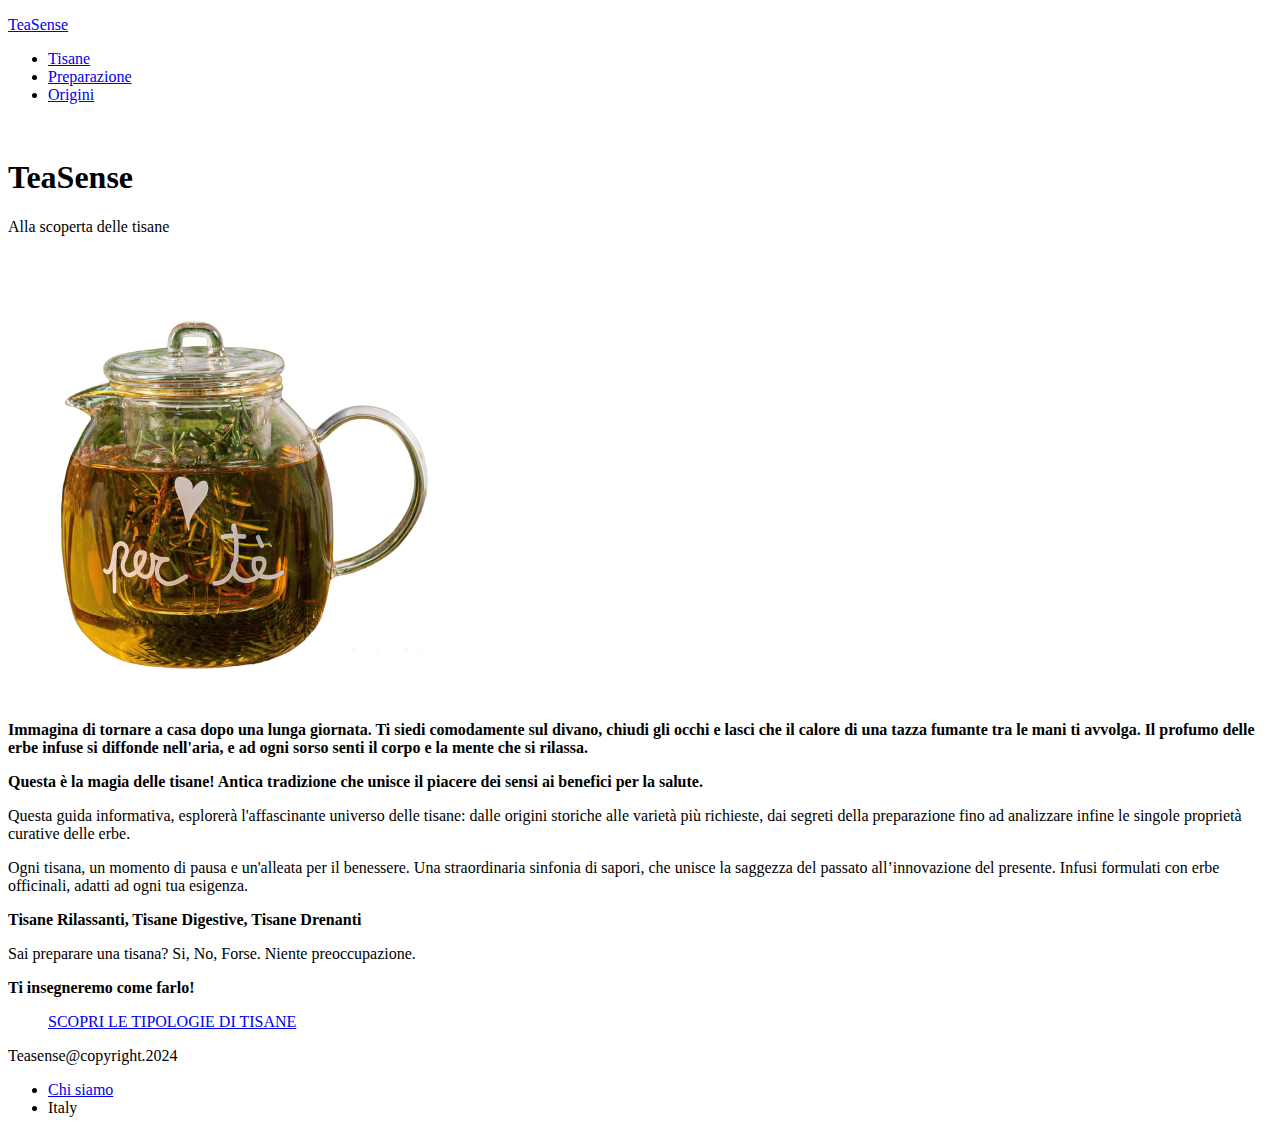
==== index.html @ ba70587f "Initial commit" ====
<!DOCTYPE html>
<html lang="en">
<head>
    <meta charset="UTF-8">
    <meta name="viewport" content="width=device-width, initial-scale=1.0">
    <title>Teasense</title>
    <link rel="stylesheet" href="Css/style.css">
    <link rel="preconnect" href="https://fonts.googleapis.com">
    <link rel="preconnect" href="https://fonts.gstatic.com" crossorigin>
    <link href="https://fonts.googleapis.com/css2?family=Inter:wght@100..900&display=swap" rel="stylesheet">
</head>
<body>
    <header>
        <p><a href="index.html">TeaSense</a></p>
        <nav>
            <ul>
                <li><a href="tipologieditisane.html">Tisane</a></li>
                <li><a href="preparazione.html">Preparazione</a></li>
                <li><a href="origini.html">Origini</a></li> 
            </ul>
        </nav>
    </header>
    <main>
        <section class="hero">
            <img src="Immagini/Immagine 1.jpg" alt="">
            <div class="green-square">
                <div>
                    <h1>TeaSense</h1>
                    <p>Alla scoperta delle tisane</p>
                </div>
            </div>
        </section>
        <section class="content">  
            <div class="text">
                <img src="immagini/Immagine 2.png" alt="">
                <div>
                    <p><strong>Immagina di tornare a casa dopo una lunga giornata.
                        Ti siedi comodamente sul divano, chiudi gli occhi e lasci che il calore di una tazza fumante tra le mani ti avvolga.
                        Il profumo delle erbe infuse si diffonde nell'aria, e ad ogni sorso senti il corpo e la mente che si rilassa. </strong></p>
                    <p><strong>Questa è la magia delle tisane! Antica tradizione che unisce il piacere dei sensi ai benefici per la salute. </strong></p>
                    <p>Questa guida informativa, esplorerà l'affascinante universo delle tisane: dalle origini storiche alle varietà più richieste, dai segreti della preparazione fino ad analizzare infine le singole proprietà curative delle erbe.</p>
                    <p>Ogni tisana, un momento di pausa e un'alleata per il benessere. Una straordinaria sinfonia di sapori, che unisce la saggezza del passato all’innovazione del presente. Infusi formulati con erbe officinali, adatti ad ogni tua esigenza.</p>
                    <p><strong>Tisane Rilassanti, Tisane Digestive, Tisane Drenanti</strong></p>
                    <p>Sai preparare una tisana? Si, No, Forse. Niente preoccupazione. </p>
                    <p><strong>Ti insegneremo come farlo!</strong></p>
                </div>
            </div>
            <div class="button-container">
                <ul>
                    <a href="tipologieditisane.html" class="button-link">SCOPRI LE TIPOLOGIE DI TISANE</a>
                </ul>
            </div>
            </section>
        </section>
    </main>
    <footer>
        <p>Teasense@copyright.2024</p>
        <nav>
            <ul>
                <li><a href="chisiamo.html">Chi siamo</a></li>
                <li>Italy</li>
            </ul>
        </nav>
    </footer>
</body>
</html>
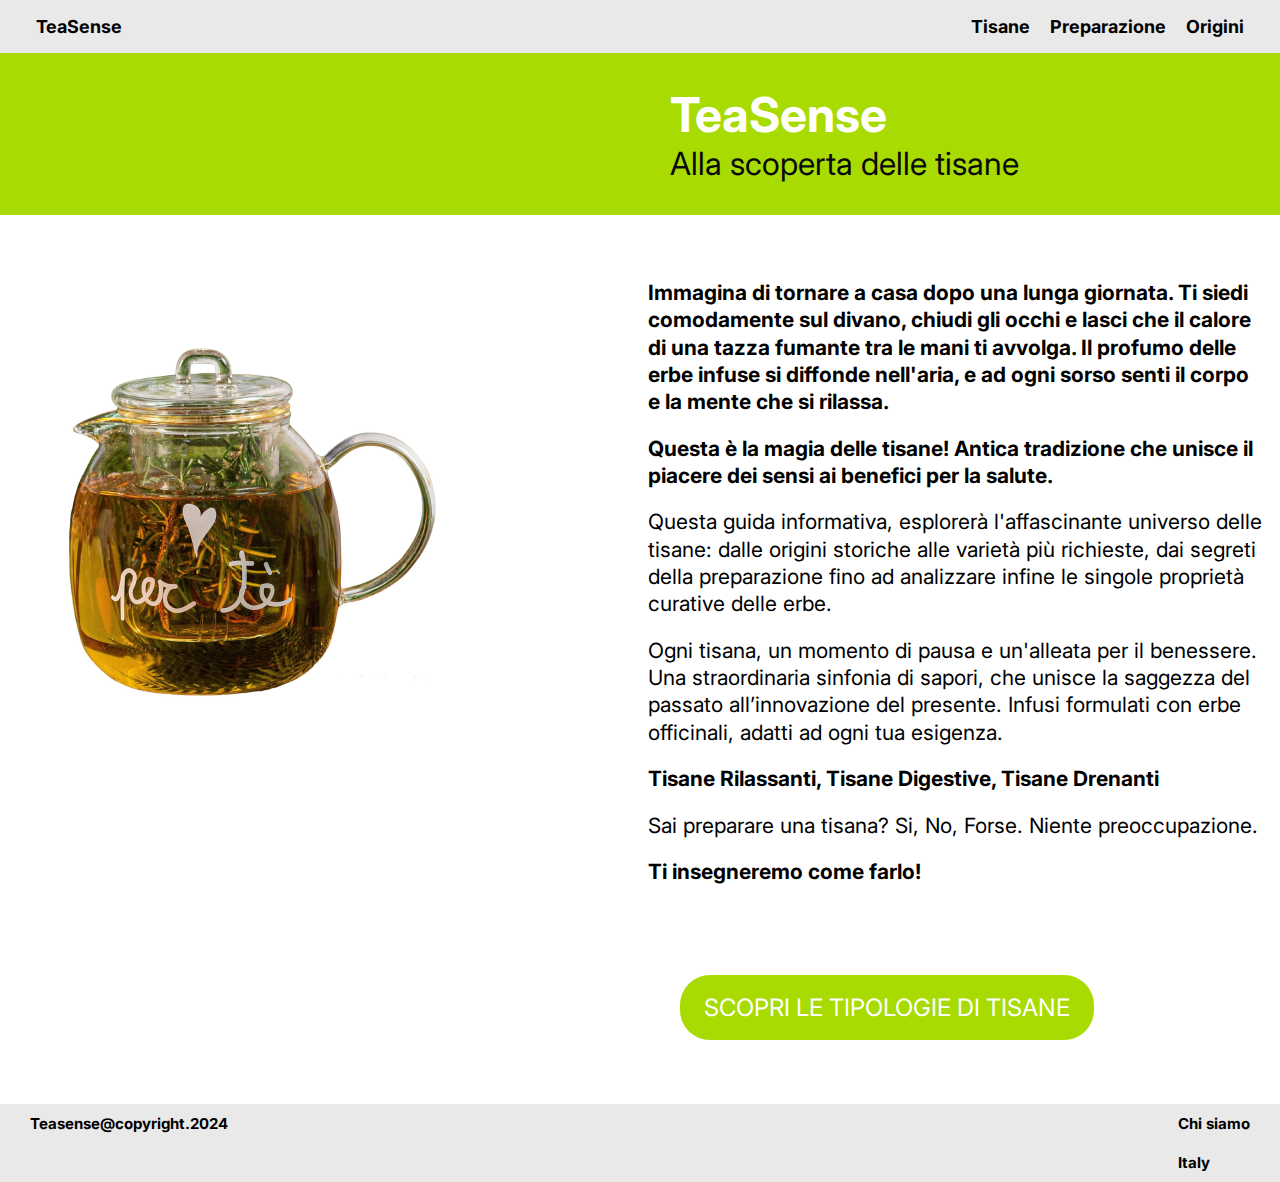
==== commit 4f1e0c29: "css" ====
--- a/index.html
+++ b/index.html
@@ -4,7 +4,7 @@
     <meta charset="UTF-8">
     <meta name="viewport" content="width=device-width, initial-scale=1.0">
     <title>Teasense</title>
-    <link rel="stylesheet" href="Css/style.css">
+    <link rel="stylesheet" href="css/style.css">
     <link rel="preconnect" href="https://fonts.googleapis.com">
     <link rel="preconnect" href="https://fonts.gstatic.com" crossorigin>
     <link href="https://fonts.googleapis.com/css2?family=Inter:wght@100..900&display=swap" rel="stylesheet">
--- a/css/style.css
+++ b/css/style.css
@@ -0,0 +1,464 @@
+body {
+    margin: 0;
+    background-color: #ffffff;
+    font-family: 'Inter', sans-serif;
+    font-style: normal;
+}
+
+h1, h2, h3, h4, h5, h6, p, ul, ol {
+    margin: 0;
+    padding: 0;
+}
+
+img {
+    max-width: 100%;
+    display: block;
+}
+
+header {
+    background-color: #E9E9E9;
+    display: flex;
+    padding: 16px;
+    justify-content: space-between;
+    font-size: 18px;
+}
+
+header p {
+    font-weight: bold;
+    padding-left: 20px;
+}
+
+header p {
+    text-decoration: none;
+    color: #000000; 
+}
+
+header p:hover {
+    text-decoration: underline;
+    color: #708628;
+}
+
+header nav p {
+    color: #000000;
+}
+
+header nav p:hover {
+    color: #708628;
+}
+
+header nav ul {
+    padding-right: 20px;
+    list-style: none;
+    font-weight: bold;
+    display: flex;
+    gap: 20px;
+}
+
+header a {
+    text-decoration: none;
+    color: #000000; 
+}
+
+header a:hover {
+    text-decoration: underline;
+    color: #708628;
+}
+
+header nav a {
+    color: #000000;
+}
+
+header nav a:hover {
+    color: #708628;
+}
+
+.hero {
+    background-color: #A7DB02;
+    display: grid;
+    grid-template-columns: 1fr 1fr;
+}
+
+.hero h1 {
+    font-size: 48px;
+    color: #ffffff;
+}
+
+.hero p {
+    font-size: 32px;
+    font-weight: normal;
+    color: #0a0a0a;
+}
+
+.green-square {
+    padding: 32px 30px;
+}
+
+.green-square {
+    display: flex;
+    align-items: center;
+}
+
+.content {
+    max-width: 1200px;
+    margin: 64px auto;
+    padding: 0 16px;
+}
+
+.content p {
+    line-height: 1.4;
+}
+
+.text {
+    display: grid;
+    grid-template-columns: 1fr 1fr;
+    gap: 16px;
+}
+
+.text p {
+    font-size: 21px;
+    font-weight: normal;
+    margin-bottom: 1.2rem;
+    line-height: 1.3;
+    
+}
+
+.text div {
+    grid-column-start: 2;
+}
+
+.text h4 {
+    margin-top: 4rem;
+    margin-bottom: 4rem;
+    font-size: 30px;
+    margin-bottom: 1.2rem;
+    line-height: 1.3;
+}
+
+.button-container {
+    display: flex;
+    justify-content: flex-end;
+}
+
+.button-link {
+    display: inline-block;
+    padding: 18px 24px; 
+    font-size: 24px; 
+    color: white;
+    background-color: #A7DB02;
+    text-decoration: none;
+    border-radius: 30px; 
+    margin-right: 170px; 
+    margin-top: 70px;
+}
+
+.button{
+    display: inline-block;
+    padding: 18px 24px; 
+    font-size: 24px; 
+    color: white;
+    background-color: #A7DB02;
+    text-decoration: none;
+    border-radius: 30px; 
+    margin-right: 2px; 
+    margin-top: 7px;
+
+}
+
+.button:hover{
+    background-color: #050505;
+}
+
+.button-link:hover {
+    background-color: #050505;
+}
+
+.tipologie {
+    margin-top: 25px;
+    display: flex;
+    justify-content: space-around; 
+    align-items: flex-start; 
+}
+
+.tipologia {
+    display: flex;
+    flex-direction: column; 
+    align-items: center; 
+    text-align: center;
+    
+    
+}
+
+.tipologia img {
+    width: 200px; 
+    height: auto; 
+    
+   
+    
+}
+
+.tipologia ul {
+    list-style: none; 
+    font-weight: bold;
+    padding: 15px; 
+    margin-top: 0px; 
+    color: #fff; border-radius: 50px;
+}
+
+.tipologia ul li a {
+    color: white; 
+    text-decoration: none; 
+}
+
+.fasi {
+    max-width: 1200px;
+    margin: 64px auto;
+    padding: 0 20px;
+}
+
+.fasi div {
+    display: grid;
+    grid-template-columns: 1fr 1fr;
+    margin: 64px 0;
+    gap: 16px;
+}
+
+.fasi h3 {
+    font-size: 24px;
+    margin-bottom: 1.2rem;
+    line-height: 1.3;
+    
+}
+
+.fasi p {
+    font-size: 21px;
+    
+}
+
+.epoche {
+    max-width: 1200px;
+    margin: 64px auto;
+    padding: 0 20px;
+}
+
+.epoche div {
+    display: grid;
+    grid-template-columns: 1fr 1fr;
+    margin: 64px 0;
+    gap: 16px;
+}
+
+.epoche h3 {
+    margin-bottom: 1.4rem;
+    font-size: 24px;
+    margin-bottom: 1.2rem;
+    line-height: 1.3;
+}
+
+.epoche p {
+    font-size: 21px;
+    
+}
+
+.avviso {
+    border-radius: 20px;
+    margin-bottom: 20px;
+}
+
+.avviso h5 {
+    margin-bottom: 1.4rem;
+    font-size: 32px;
+    color: #000000;
+}
+
+.avviso p {
+    font-size: 21px;
+}
+
+.team {
+    margin-top: 60px;
+    display: flex;
+    justify-content: space-around;
+    align-items: flex-start;
+    margin-bottom: 70px; 
+}
+
+.team1 {
+    display: flex;
+    flex-direction: column;
+    align-items: center;
+    text-align: center;
+    margin: 10px;
+}
+
+.team1 img {
+    width: 200px;
+    height: auto;
+}
+
+.team1 ul {
+    list-style: none;
+    font-weight: bold;
+    padding: 15px;
+    margin-top: 2px;
+    color: #000000;
+    border-radius: 50px;
+}
+
+.team1 ul li a {
+    color: white;
+    text-decoration: none;
+}
+
+.team1 ul li a:hover {
+    color: black;
+}
+
+footer {
+    background-color: #E9E9E9;
+    display: flex;
+    padding: 16px;
+    justify-content: space-between;
+    font-size: 15px;
+    font-weight: bold;
+}
+
+footer p {
+    font-weight: bold;
+    padding-left: 20px;
+    text-decoration: none;
+    color: #000000; 
+}
+
+footer nav p {
+    color: #000000;
+}
+
+footer nav p:hover {
+    color: #708628;
+}
+
+footer nav ul {
+    padding-right: 20px;
+    list-style: none;
+    display: flex;
+    gap: 16px;
+}
+
+footer a {
+    text-decoration: none;
+    color: #000000; 
+}
+
+footer a:hover {
+    text-decoration: underline;
+    color: #708628;
+}
+
+footer nav a {
+    color: #000000;
+}
+
+footer nav a:hover {
+    color: #708628;
+}
+
+@media screen and (max-width: 600px) {
+    header {
+        font-size: 14px;
+        align-items: center;
+    }
+
+    header p {
+        padding-left: 15px;
+    }
+
+    header nav {
+        align-items: flex-end;
+    }
+
+    header nav ul {
+        gap: 12px;
+    }
+
+    .text {
+        grid-template-columns: 1fr;
+        gap: 16px;
+    
+    }
+
+    .text div {
+        grid-column-start: 1;
+        
+    }
+
+    .text p{
+        font-size: 16px;
+        margin-bottom: 0.5rem;
+    }
+
+.fasi p{
+    font-size: 16px;
+    margin-bottom: 0.5rem;
+}
+
+.epoche p{
+    font-size: 16px;
+    margin-bottom: 0.5rem;
+}
+    .hero {
+        grid-template-columns: 1fr;
+    }
+
+    .hero h1 {
+        font-size: 30px;
+    }
+
+    .hero p {
+        font-size: 25px;
+    }
+
+    .tipologie {
+        flex-direction: column;
+        align-items: center;
+    }
+
+    .tipologia {
+        margin: 20px 0;
+    }
+
+    .button-container {
+        justify-content: center;
+        text-align: center;
+        border-radius: 30px; 
+    }
+
+    .button-link {
+        padding: 10px 30px;
+        font-size: 17px;
+        margin-right: 70px;
+    }
+
+    .fasi div,
+    .epoche div {
+        grid-template-columns: 1fr;
+        
+    }
+  
+  }
+    .content {
+        max-width: 100%;
+    }
+
+    footer {
+        padding: 10px;
+    }
+
+    footer nav {
+        flex-direction: column;
+        align-items: flex-end;
+    }
+
+    footer nav ul {
+        flex-direction: column;
+        gap: 20px;
+    }
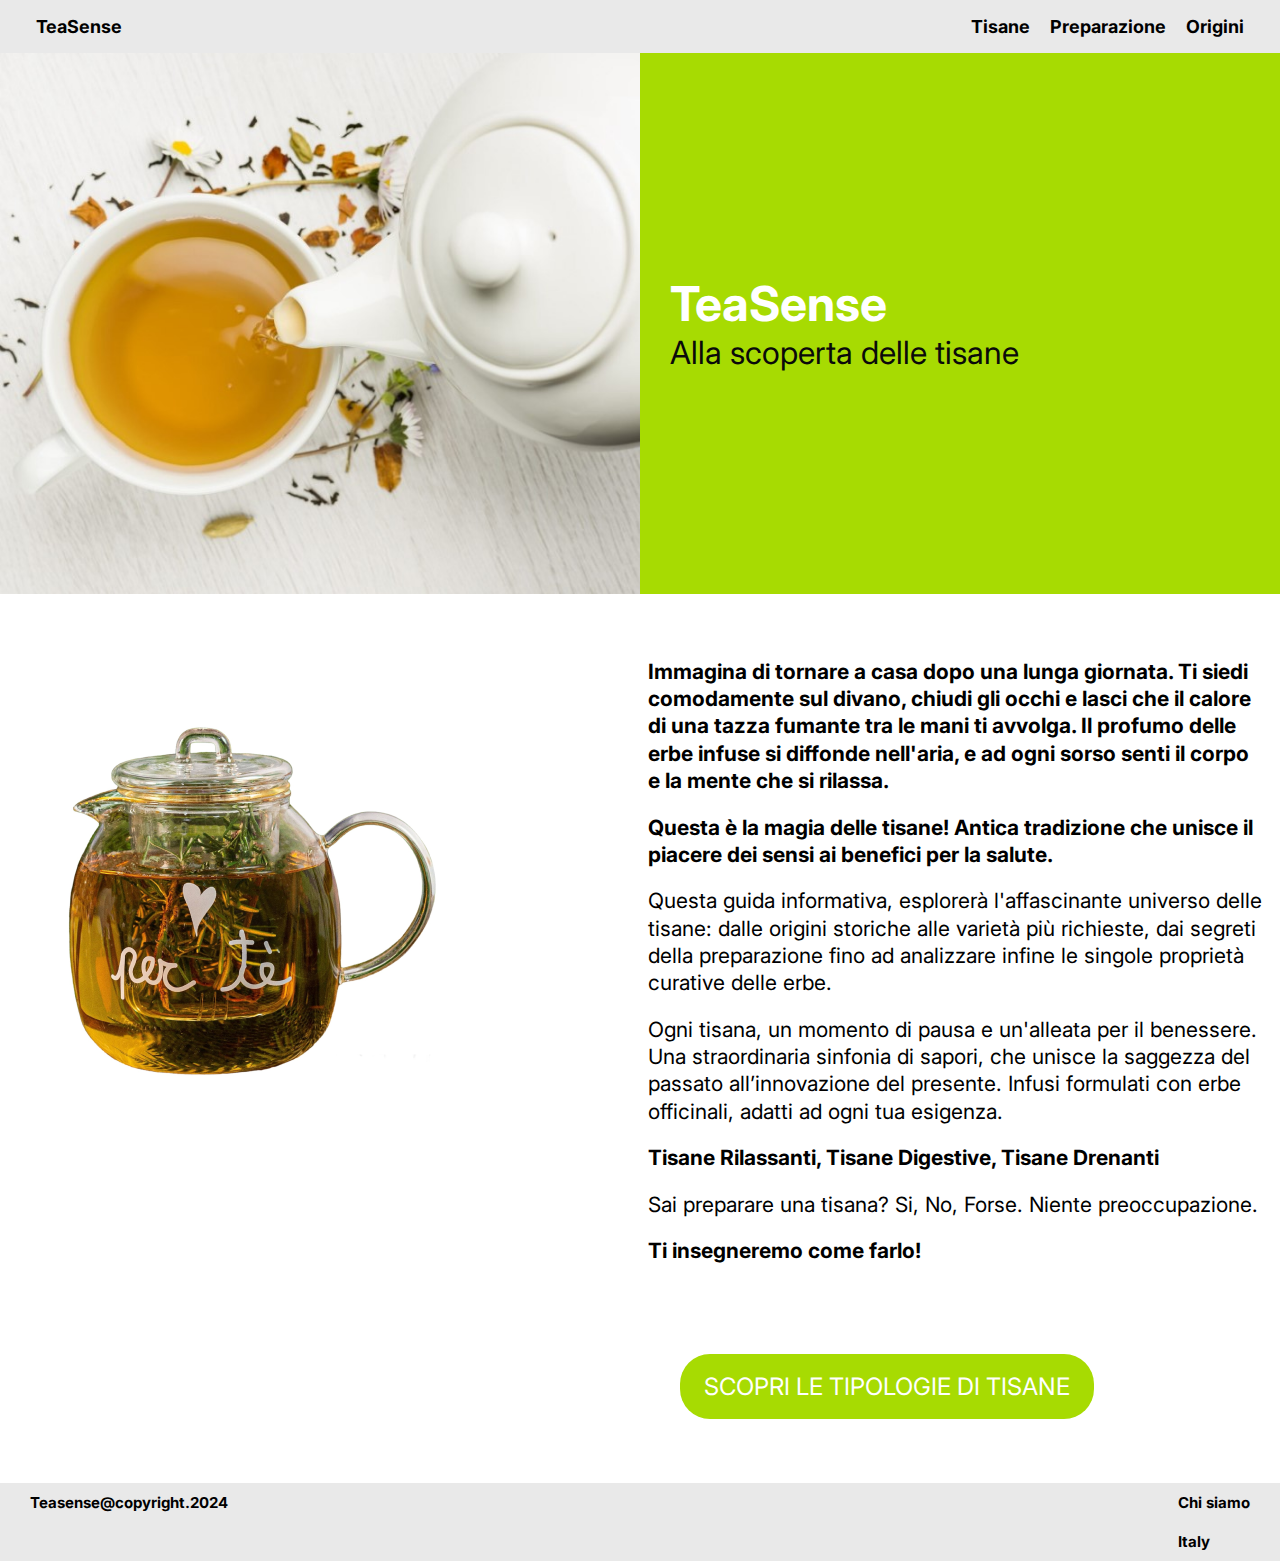
==== commit 9ee92d4a: "css" ====
--- a/index.html
+++ b/index.html
@@ -22,7 +22,7 @@
     </header>
     <main>
         <section class="hero">
-            <img src="Immagini/Immagine 1.jpg" alt="">
+            <img src="immagini/Immagine 1.jpg" alt="">
             <div class="green-square">
                 <div>
                     <h1>TeaSense</h1>
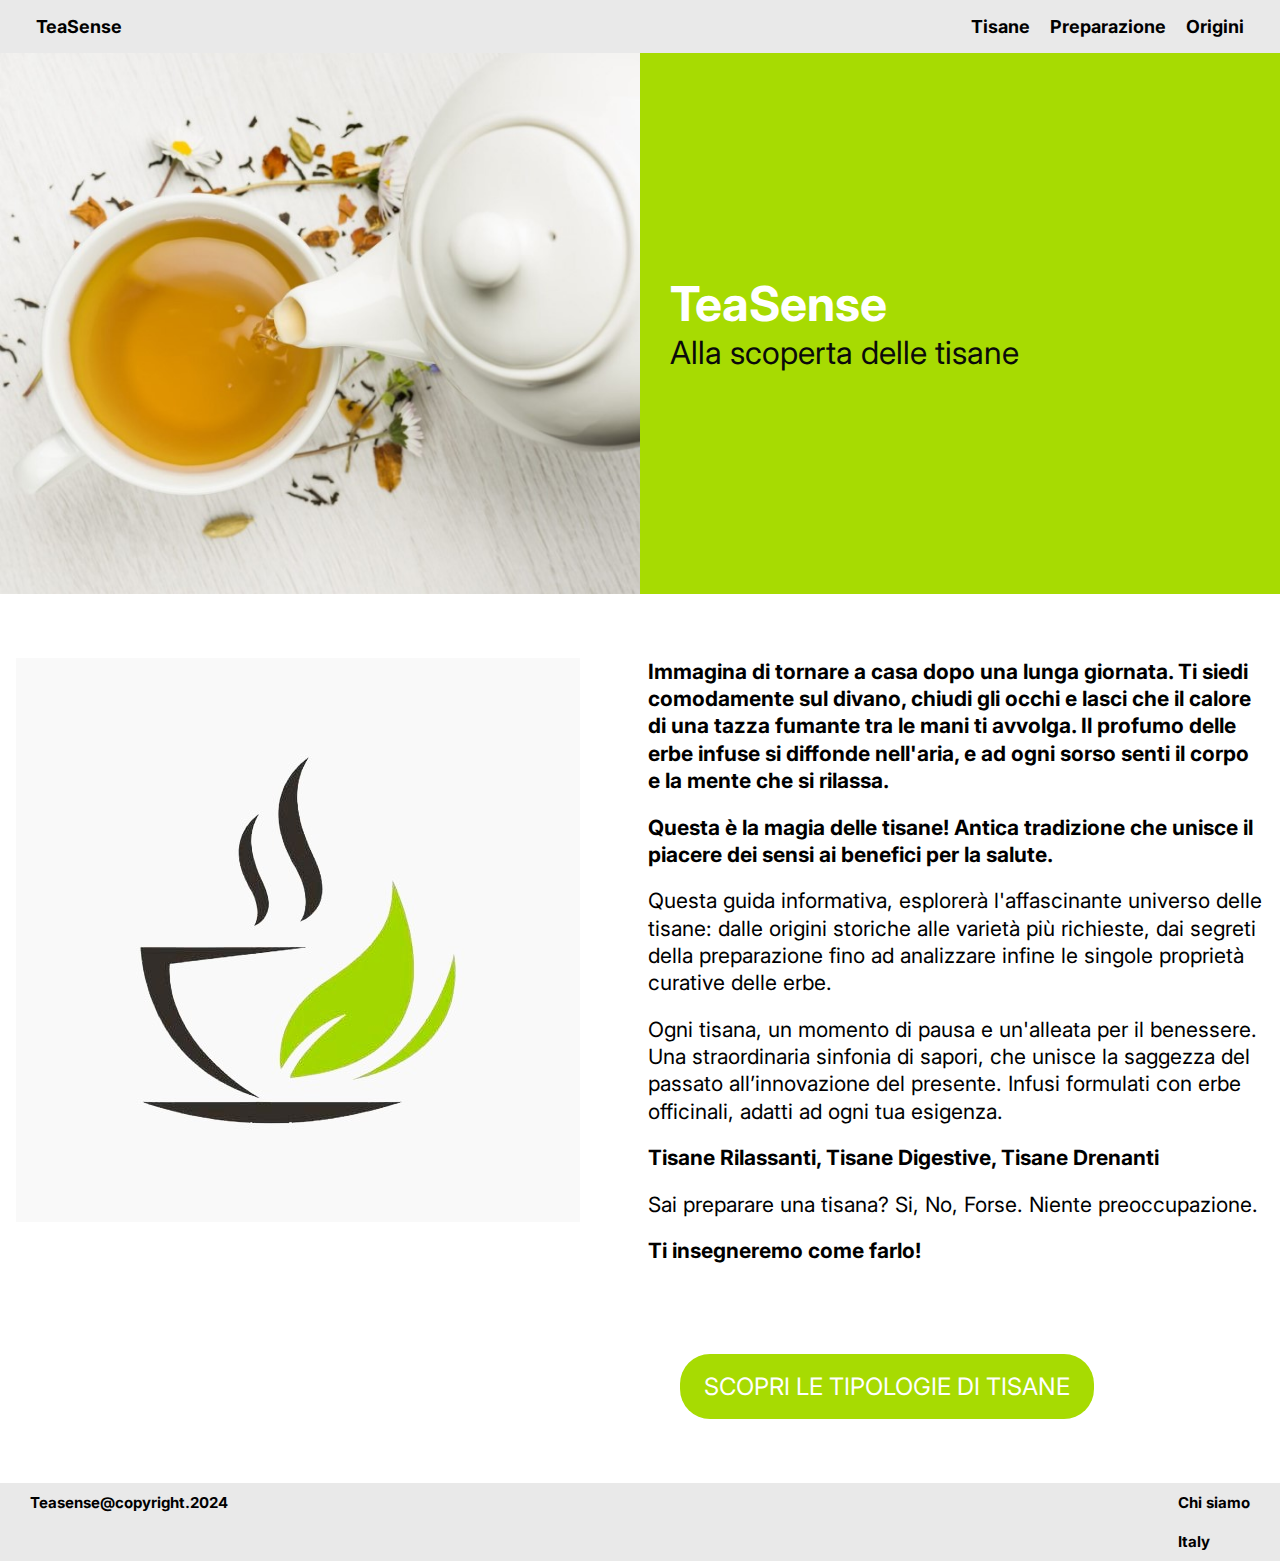
==== commit 927dcba3: "x" ====
--- a/index.html
+++ b/index.html
@@ -32,7 +32,7 @@
         </section>
         <section class="content">  
             <div class="text">
-                <img src="immagini/Immagine 2.png" alt="">
+                <img src="immagini/Immagine 2.jpg" alt="">
                 <div>
                     <p><strong>Immagina di tornare a casa dopo una lunga giornata.
                         Ti siedi comodamente sul divano, chiudi gli occhi e lasci che il calore di una tazza fumante tra le mani ti avvolga.
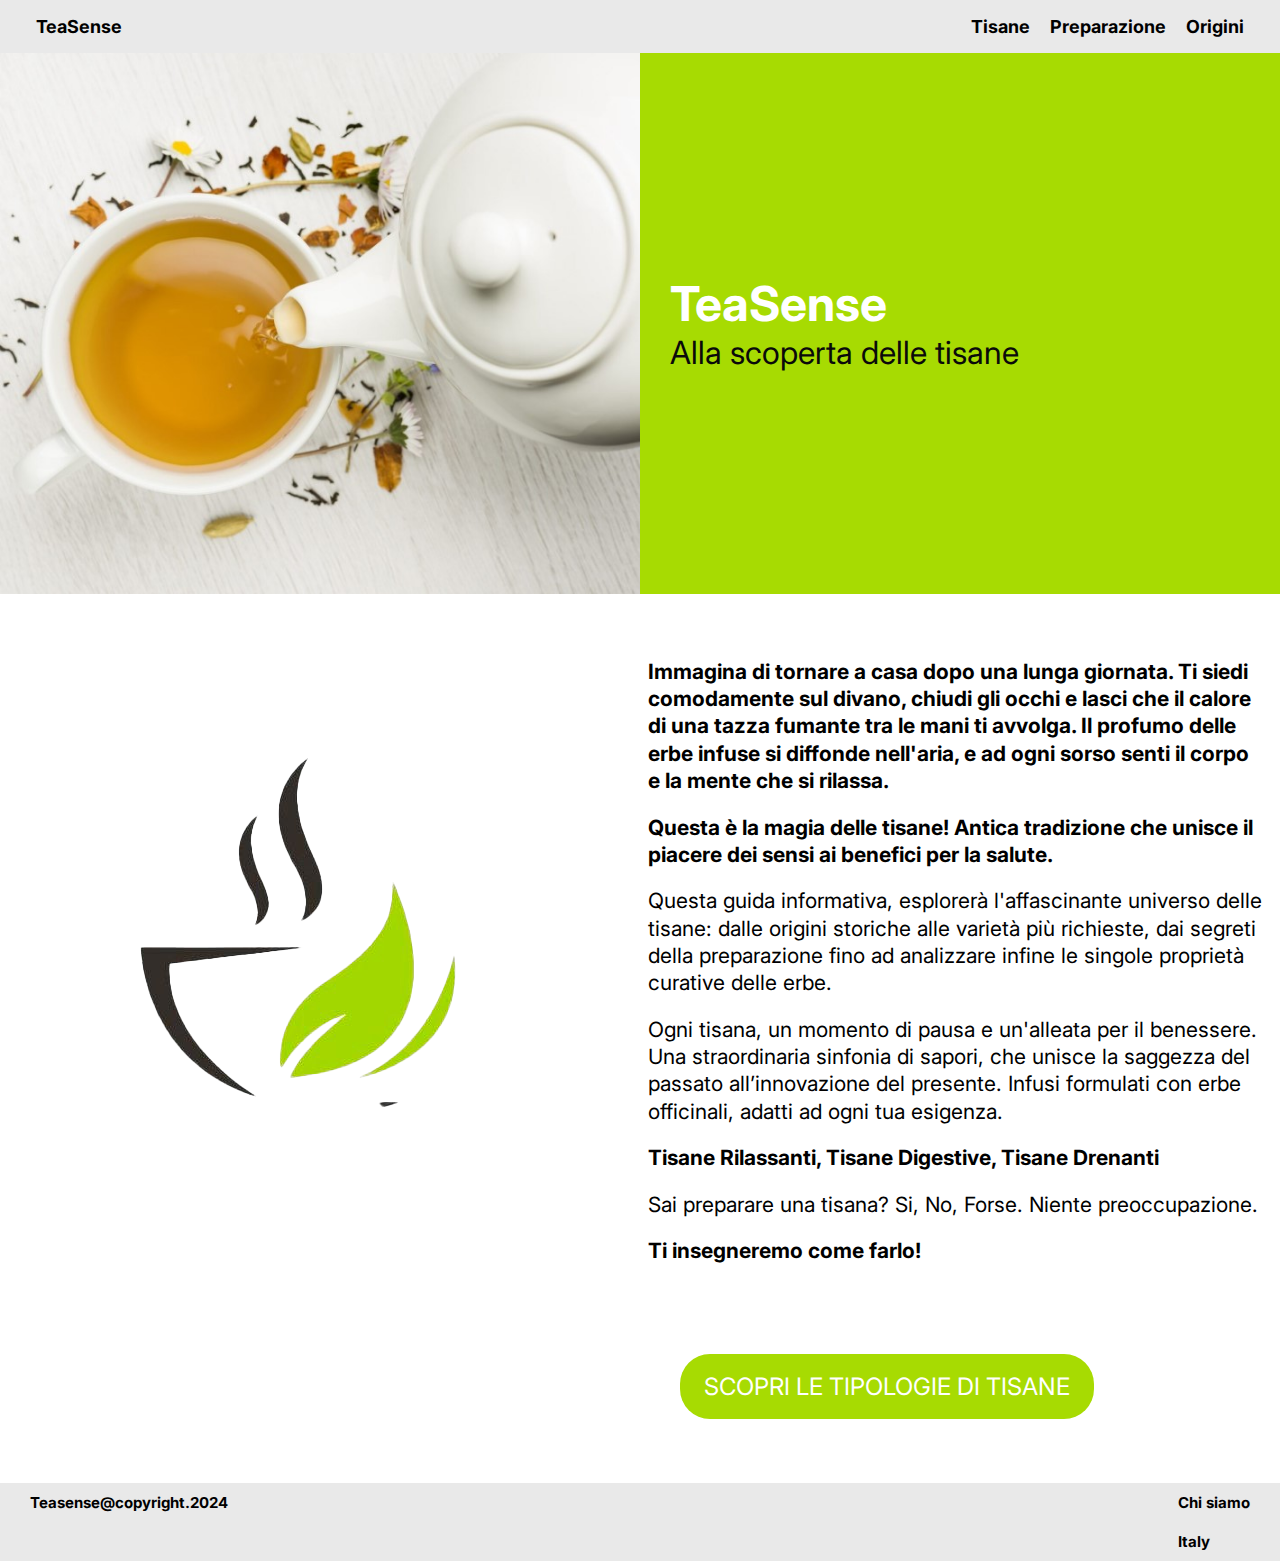
==== commit b4585484: "v" ====
--- a/index.html
+++ b/index.html
@@ -32,7 +32,7 @@
         </section>
         <section class="content">  
             <div class="text">
-                <img src="immagini/Immagine 2.jpg" alt="">
+                <img src="immagini/Immagine 2.png" alt="">
                 <div>
                     <p><strong>Immagina di tornare a casa dopo una lunga giornata.
                         Ti siedi comodamente sul divano, chiudi gli occhi e lasci che il calore di una tazza fumante tra le mani ti avvolga.
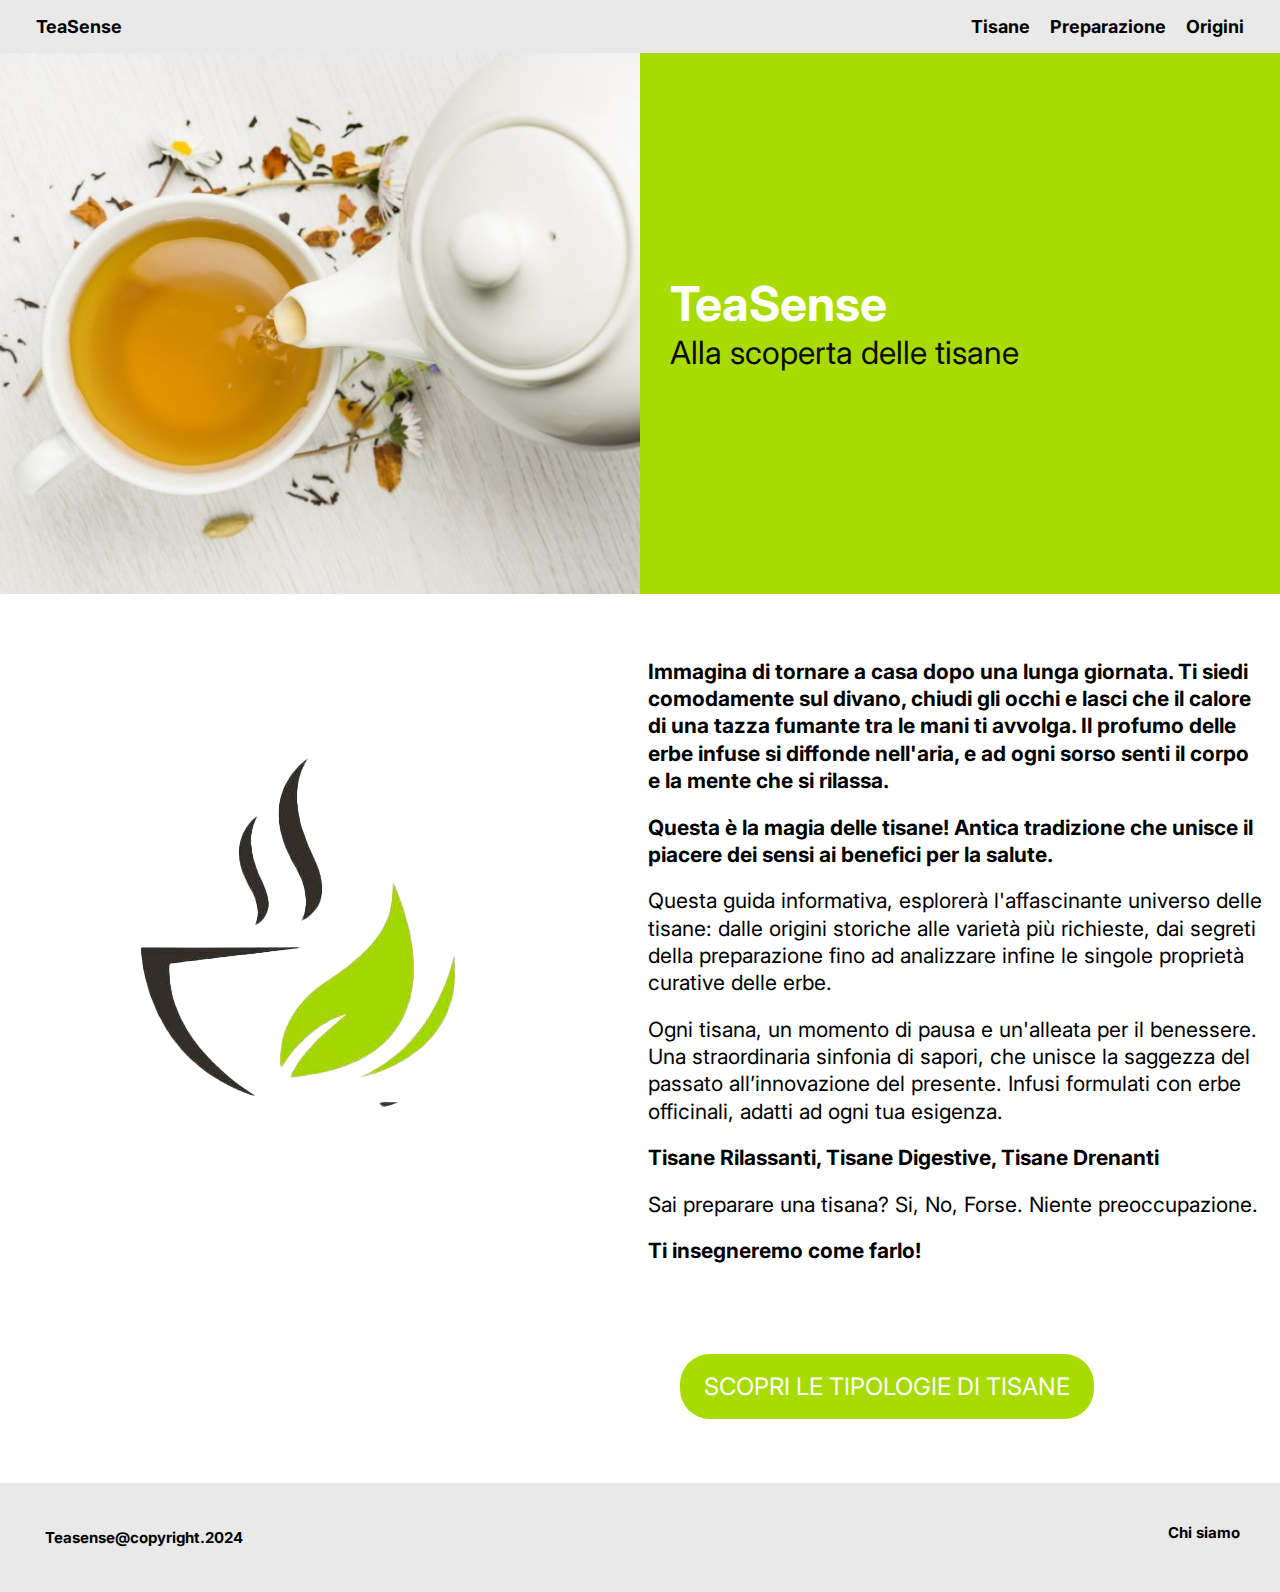
==== commit 436149db: "x" ====
--- a/index.html
+++ b/index.html
@@ -58,7 +58,6 @@
         <nav>
             <ul>
                 <li><a href="chisiamo.html">Chi siamo</a></li>
-                <li>Italy</li>
             </ul>
         </nav>
     </footer>
--- a/css/style.css
+++ b/css/style.css
@@ -189,8 +189,9 @@
 }
 
 .tipologia img {
-    width: 200px; 
+    width: 400px; 
     height: auto; 
+    margin-top: 90px;
     
    
     
@@ -262,6 +263,14 @@
 .avviso {
     border-radius: 20px;
     margin-bottom: 20px;
+    border: 2px solid #000;
+    padding: 120px;
+    border-radius: 15px;
+    background-color: #ffffff;
+    width: 80%;
+    margin: 20px auto;
+    
+
 }
 
 .avviso h5 {
@@ -320,6 +329,7 @@
     justify-content: space-between;
     font-size: 15px;
     font-weight: bold;
+    
 }
 
 footer p {
@@ -327,6 +337,7 @@
     padding-left: 20px;
     text-decoration: none;
     color: #000000; 
+    padding: 35px;
 }
 
 footer nav p {
@@ -342,6 +353,7 @@
     list-style: none;
     display: flex;
     gap: 16px;
+    padding: 30px;
 }
 
 footer a {
@@ -443,7 +455,15 @@
         grid-template-columns: 1fr;
         
     }
-  
+  .avviso{
+    border: 2px solid #000;
+    padding: 30px;
+    border-radius: 15px;
+    background-color: #f9f9f9;
+    width: 80%;
+    margin: 20px auto;
+
+  }
   }
     .content {
         max-width: 100%;
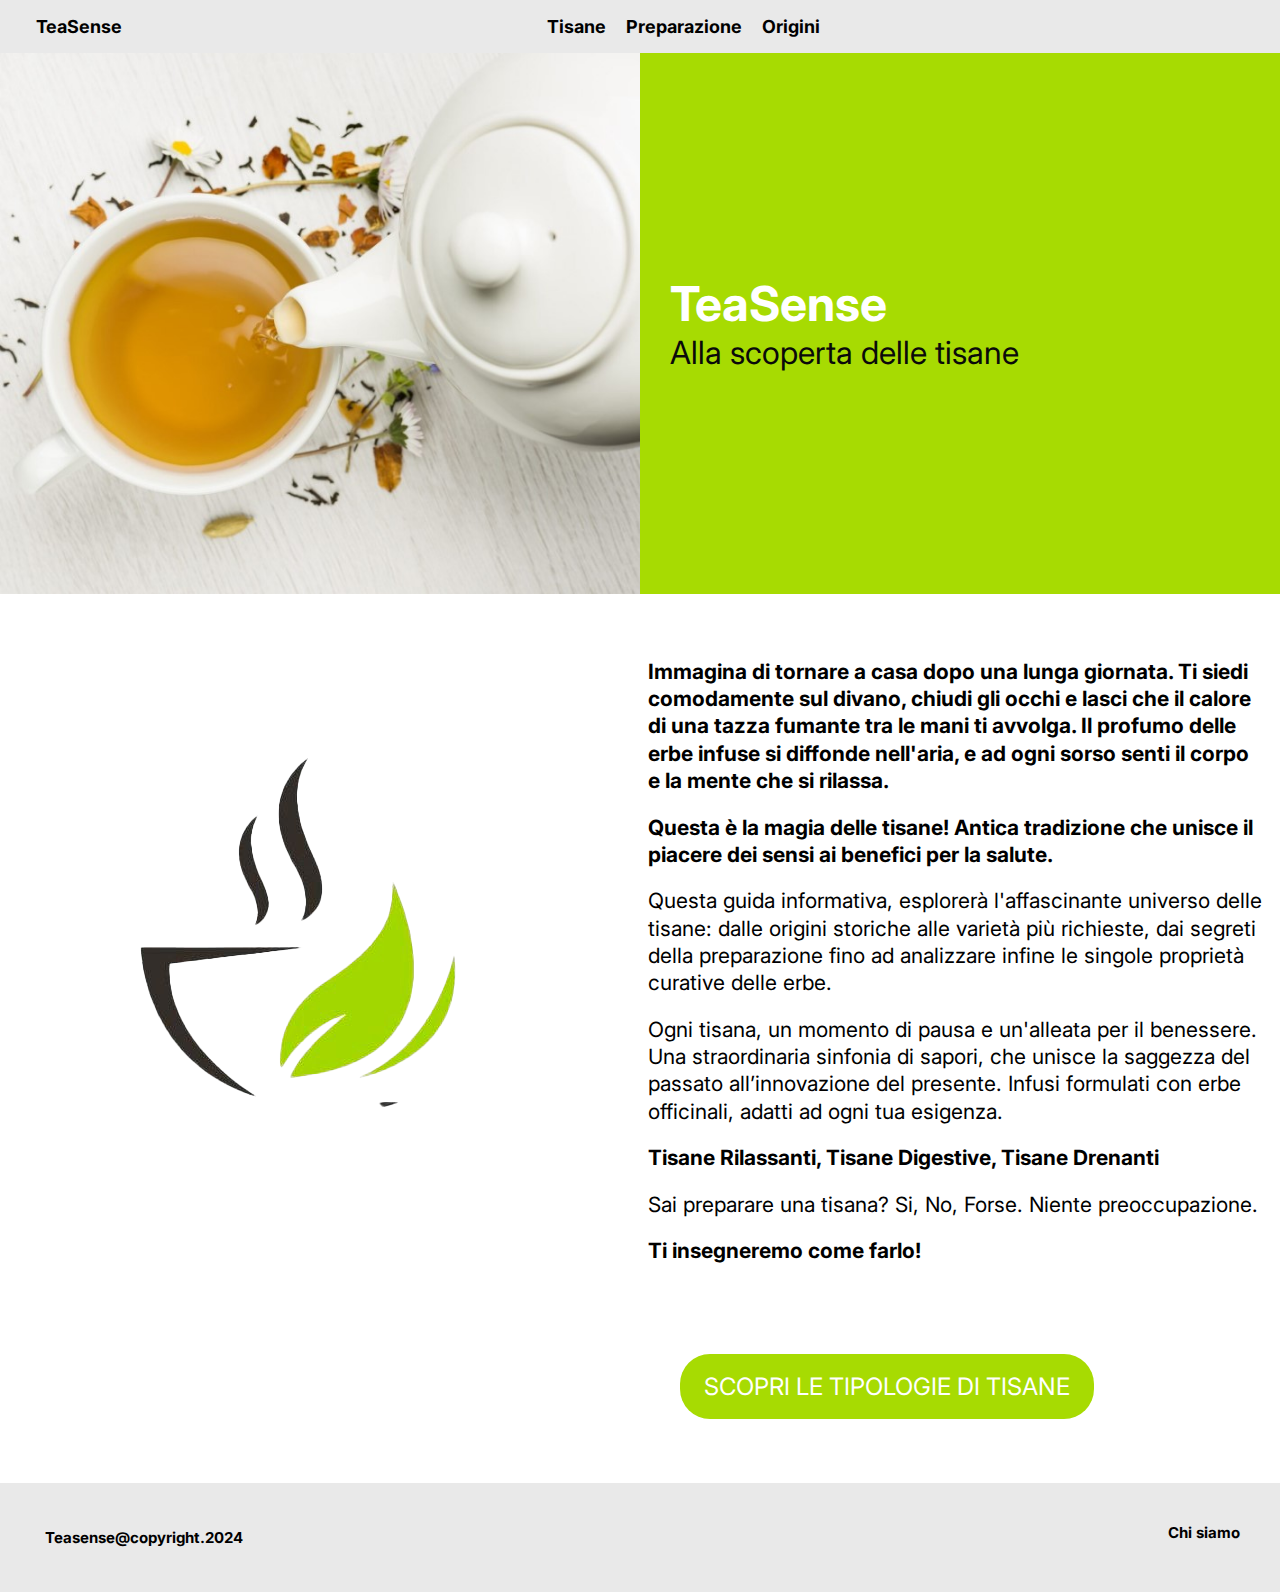
==== commit 6b522297: "c" ====
--- a/index.html
+++ b/index.html
@@ -12,13 +12,22 @@
 <body>
     <header>
         <p><a href="index.html">TeaSense</a></p>
-        <nav>
+        <div class="off-screen-menu">
             <ul>
                 <li><a href="tipologieditisane.html">Tisane</a></li>
                 <li><a href="preparazione.html">Preparazione</a></li>
                 <li><a href="origini.html">Origini</a></li> 
             </ul>
-        </nav>
+        </div>
+        <nav>
+            <div class="ham-menu">
+              <span></span>
+              <span></span>
+              <span></span>
+            </div>
+          </nav>
+          </div>
+          <script src="burgermenu.js"></script>
     </header>
     <main>
         <section class="hero">
--- a/css/style.css
+++ b/css/style.css
@@ -46,7 +46,27 @@
     color: #708628;
 }
 
-header nav ul {
+
+
+header a {
+    text-decoration: none;
+    color: #000000; 
+}
+
+header a:hover {
+    text-decoration: underline;
+    color: #708628;
+}
+
+header nav a {
+    color: #000000;
+}
+
+header nav a:hover {
+    color: #708628;
+}
+
+header .off-screen-menu ul {
     padding-right: 20px;
     list-style: none;
     font-weight: bold;
@@ -54,23 +74,7 @@
     gap: 20px;
 }
 
-header a {
-    text-decoration: none;
-    color: #000000; 
-}
-
-header a:hover {
-    text-decoration: underline;
-    color: #708628;
-}
-
-header nav a {
-    color: #000000;
-}
-
-header nav a:hover {
-    color: #708628;
-}
+
 
 .hero {
     background-color: #A7DB02;
@@ -392,6 +396,110 @@
         gap: 12px;
     }
 
+    header .off-screen-menu ul {
+        padding-right: 20px;
+        list-style: none;
+        font-weight: bold;
+        display: flex;
+        gap: 20px;
+    }
+    
+    .off-screen-menu {
+        background-color:  rgb(255, 255, 255);
+        max-width: 450px;
+        top: 0;
+        display: none;
+        margin: auto;
+        flex-direction: column;
+        align-items: center;    
+        justify-content: center;
+        text-align: center;
+        font-size: 3rem;
+        position:inherit;
+        top: 44px;
+        right: 0;
+    }
+    
+    .off-screen-menu.active {
+        display: grid;
+        align-items: center;
+    }
+    
+    ul{
+        display: flex;
+        flex-direction: column;
+        list-style-type: none;
+        gap: 6px;
+        font-size: 16px;
+        font-weight: 400;
+        text-align: right;
+    }
+    
+    .container{
+        display: flex;
+        justify-content: space-between;
+        flex-direction: column-reverse;
+    }
+    
+    .container .off-screen-menu{
+        grid-row: 2;
+    } 
+    
+    nav {
+        background-color: rgb(255, 255, 255);
+        align-self: flex-end;
+        margin-top: 12px;
+        margin-bottom: 12px;
+    }
+    
+    
+    .ham-menu {
+        height: 30px;
+        width: 30px;
+        position: relative;
+    }
+    
+    .ham-menu:hover{
+        cursor: pointer;;
+    }
+    
+    .ham-menu span {
+        height: 3px;
+        width: 70%;
+        background-color: #000000;
+        position: absolute;
+        left: 50%;
+        top: 50%;
+        transform: translate(-50%, -50%);
+        transition: .3s ease;
+    }
+    
+    .ham-menu span:nth-child(1) {
+        top: 25%;
+    }
+    
+    .ham-menu span:nth-child(3) {
+        top: 75%;
+    }
+    
+    .ham-menu.active span {
+        background-color: rgb(0, 0, 0);
+    }
+    
+    .ham-menu.active span:nth-child(1) {
+        top: 50%;
+        transform: translate(-50%, -50%) rotate(45deg);
+    }
+    
+    .ham-menu.active span:nth-child(2) {
+        opacity: 0;
+    }
+    
+    .ham-menu.active span:nth-child(3) {
+        top: 50%;
+        transform: translate(-50%, -50%) rotate(-45deg);
+    }
+
     .text {
         grid-template-columns: 1fr;
         gap: 16px;
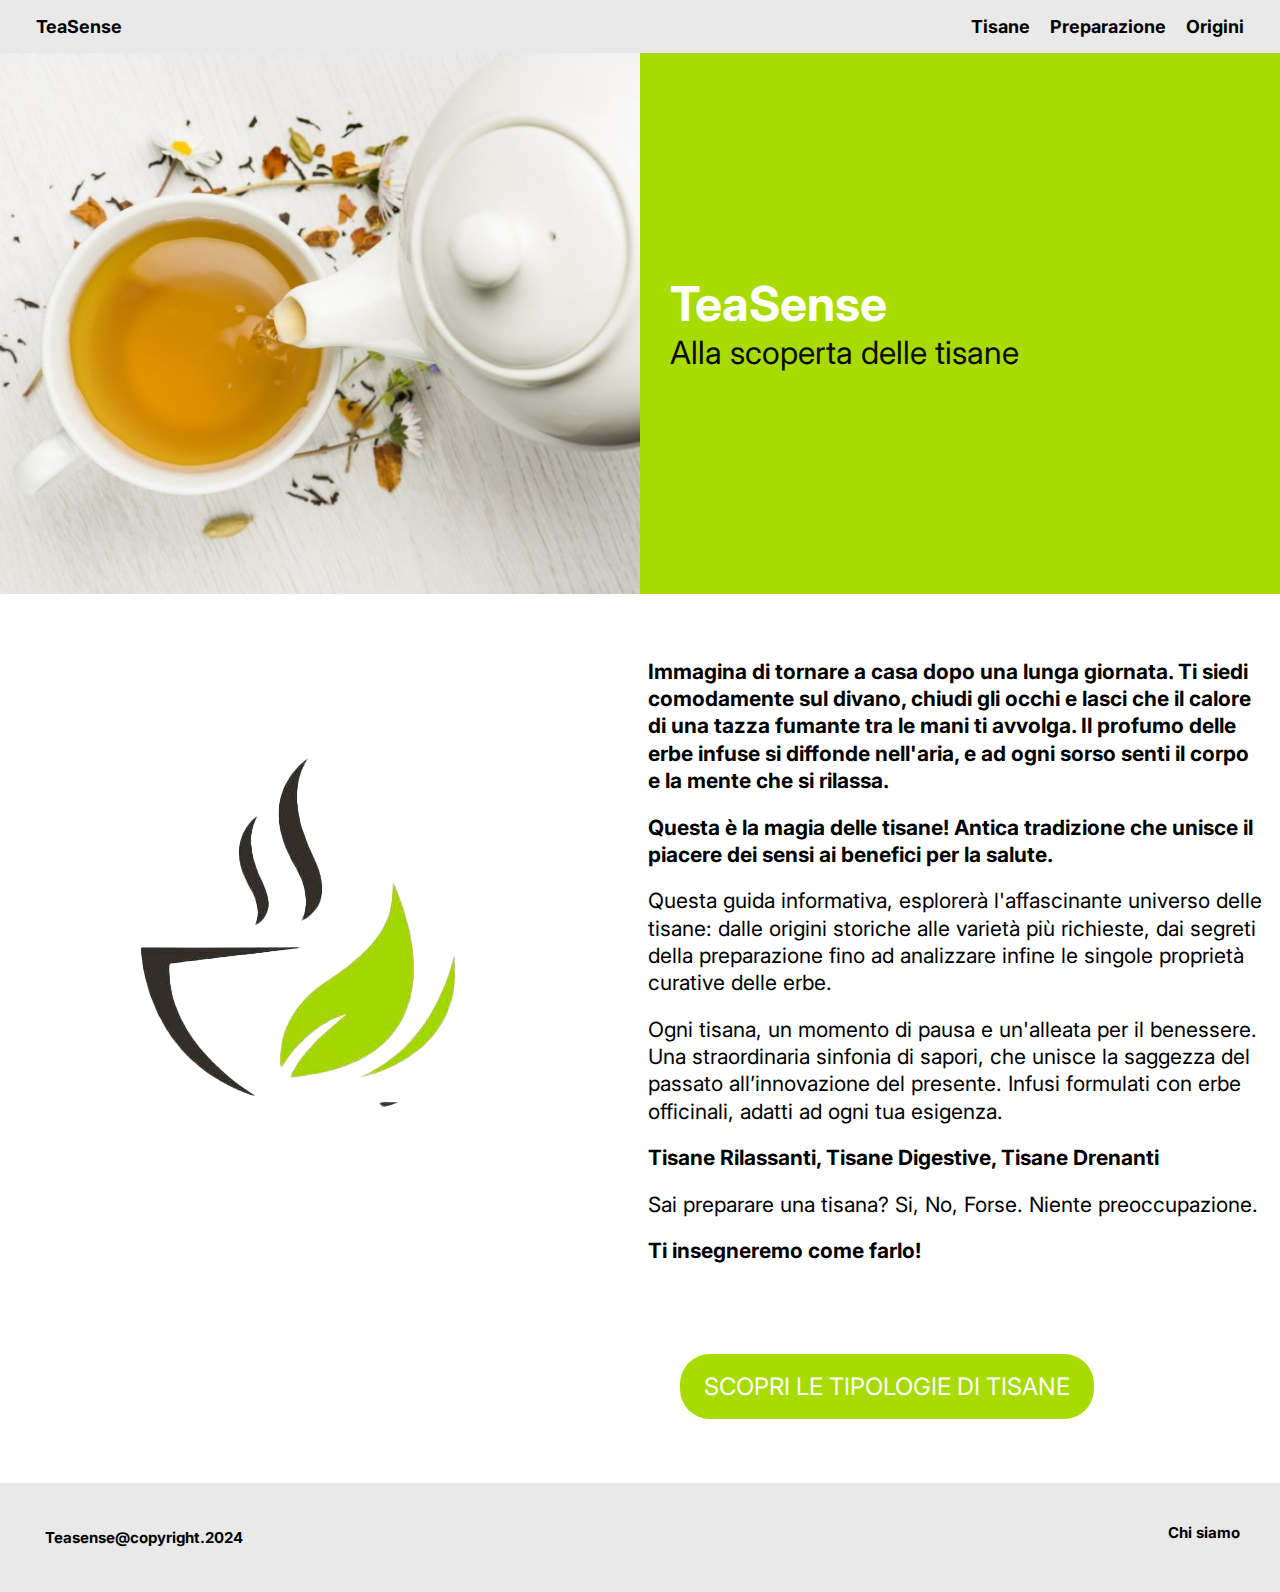
==== commit e18a4f37: "bb" ====
--- a/index.html
+++ b/index.html
@@ -12,6 +12,7 @@
 <body>
     <header>
         <p><a href="index.html">TeaSense</a></p>
+        <div class="contenitore">
         <div class="off-screen-menu">
             <ul>
                 <li><a href="tipologieditisane.html">Tisane</a></li>
@@ -26,6 +27,7 @@
               <span></span>
             </div>
           </nav>
+        </div>
           </div>
           <script src="burgermenu.js"></script>
     </header>
--- a/css/style.css
+++ b/css/style.css
@@ -405,7 +405,7 @@
     }
     
     .off-screen-menu {
-        background-color:  rgb(255, 255, 255);
+        background-color: #E9E9E9;
         max-width: 450px;
         top: 0;
         display: none;
@@ -446,7 +446,7 @@
     } 
     
     nav {
-        background-color: rgb(255, 255, 255);
+        background-color: #E9E9E9;
         align-self: flex-end;
         margin-top: 12px;
         margin-bottom: 12px;
